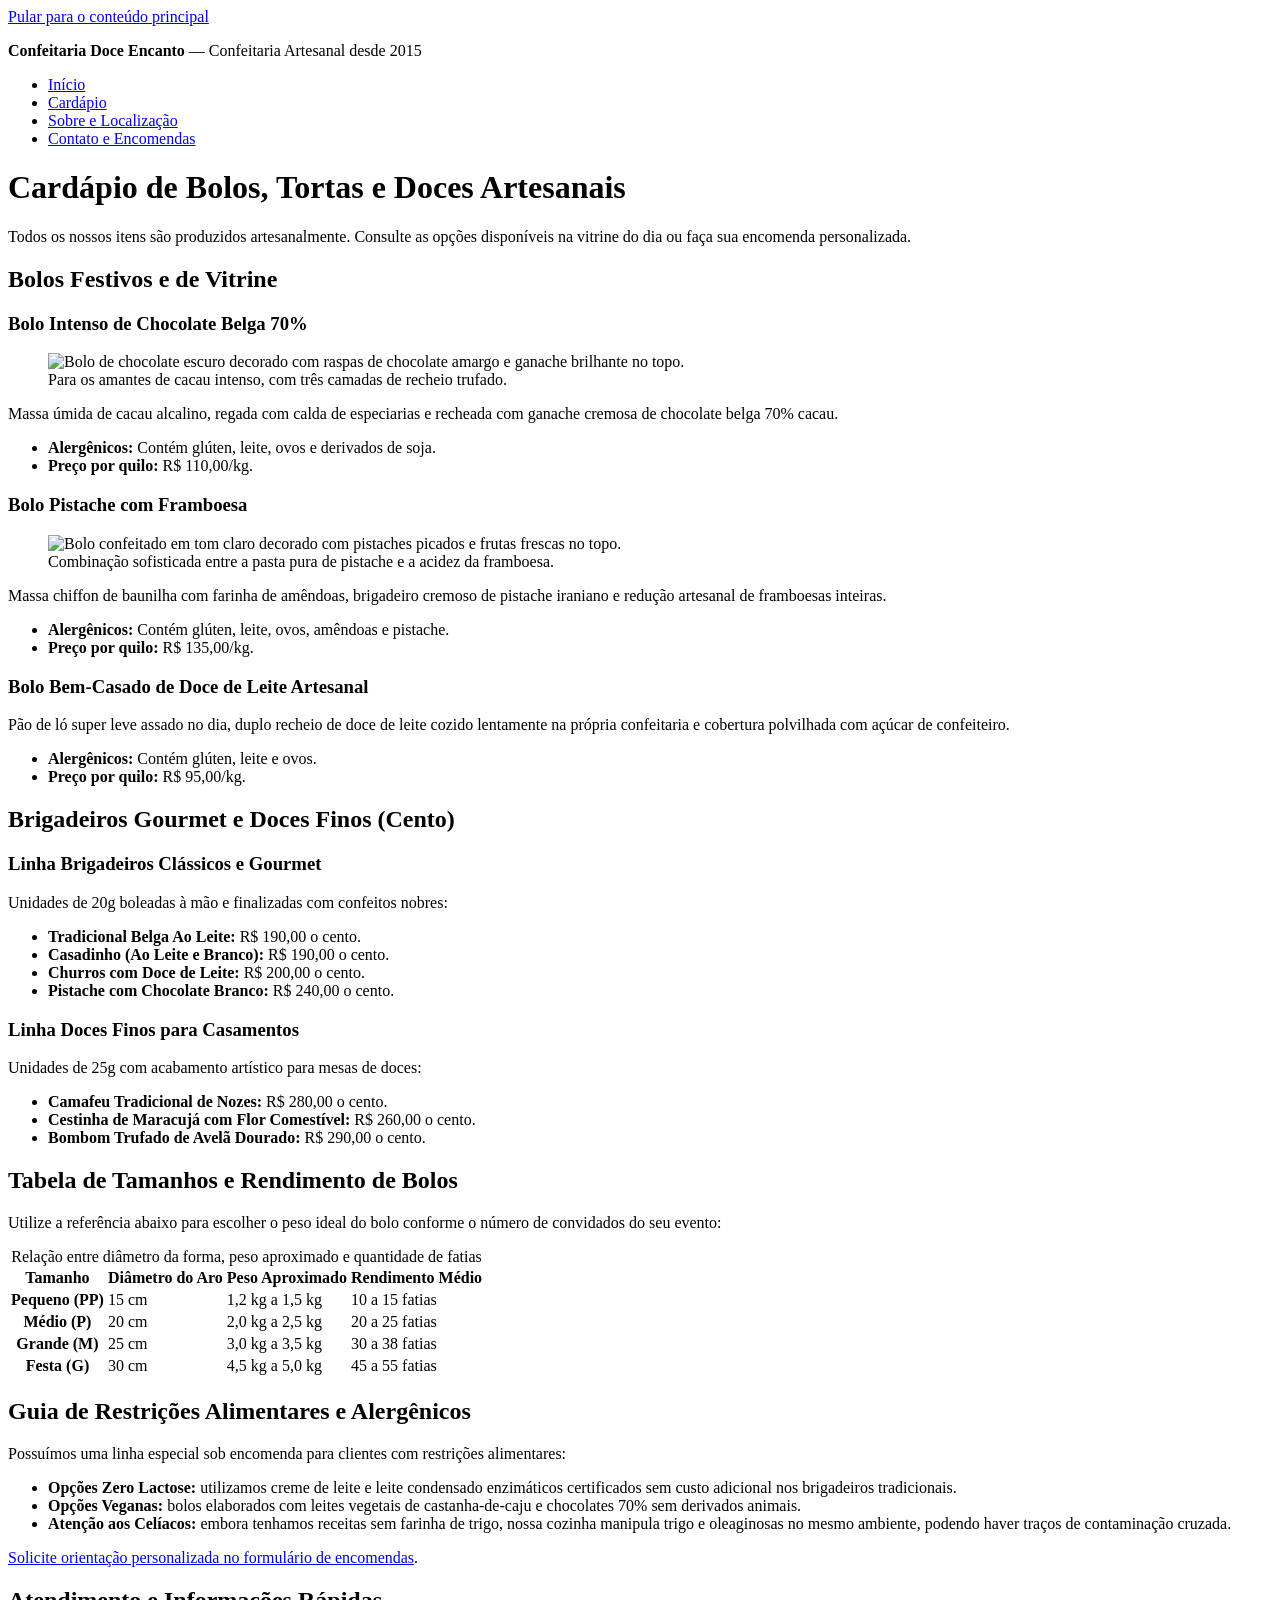
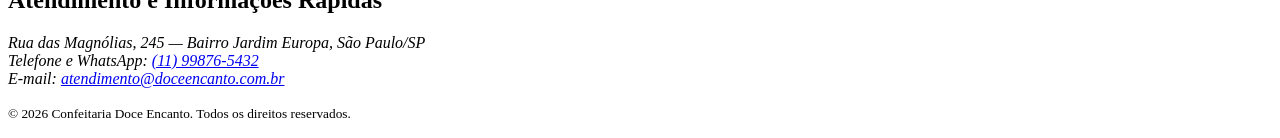
==== cardapio.html @ 537f81db "first commit" ====
<!DOCTYPE html>
<html lang="pt-BR">

<head>
    <meta charset="UTF-8">
    <meta name="viewport" content="width=device-width, initial-scale=1.0">
    <meta name="description"
        content="Confira o cardápio completo da Confeitaria Doce Encanto: bolos festivos, doces finos, brigadeiros gourmet e tabela de tamanhos.">
    <title>Cardápio | Confeitaria Doce Encanto</title>
</head>

<body>
    <a href="#conteudo-principal">Pular para o conteúdo principal</a>

    <header>
        <p><strong>Confeitaria Doce Encanto</strong> — Confeitaria Artesanal desde 2015</p>
        <nav aria-label="Navegação principal">
            <ul>
                <li><a href="index.html">Início</a></li>
                <li><a href="cardapio.html" aria-current="page">Cardápio</a></li>
                <li><a href="sobre.html">Sobre e Localização</a></li>
                <li><a href="contato.html">Contato e Encomendas</a></li>
            </ul>
        </nav>
    </header>

    <main id="conteudo-principal">
        <h1>Cardápio de Bolos, Tortas e Doces Artesanais</h1>
        <p>Todos os nossos itens são produzidos artesanalmente. Consulte as opções disponíveis na vitrine do dia ou faça
            sua encomenda personalizada.</p>

        <section aria-labelledby="categoria-bolos">
            <h2 id="categoria-bolos">Bolos Festivos e de Vitrine</h2>

            <article>
                <h3>Bolo Intenso de Chocolate Belga 70%</h3>
                <figure>
                    <img src="https://images.unsplash.com/photo-1606890737304-57a1ca8a5b62?auto=format&fit=crop&w=600&q=80"
                        alt="Bolo de chocolate escuro decorado com raspas de chocolate amargo e ganache brilhante no topo."
                        width="400" height="280">
                    <figcaption>Para os amantes de cacau intenso, com três camadas de recheio trufado.</figcaption>
                </figure>
                <p>Massa úmida de cacau alcalino, regada com calda de especiarias e recheada com ganache cremosa de
                    chocolate belga 70% cacau.</p>
                <ul>
                    <li><strong>Alergênicos:</strong> Contém glúten, leite, ovos e derivados de soja.</li>
                    <li><strong>Preço por quilo:</strong> R$ 110,00/kg.</li>
                </ul>
            </article>

            <article>
                <h3>Bolo Pistache com Framboesa</h3>
                <figure>
                    <img src="https://images.unsplash.com/photo-1535141192574-5d4897c12636?auto=format&fit=crop&w=600&q=80"
                        alt="Bolo confeitado em tom claro decorado com pistaches picados e frutas frescas no topo."
                        width="400" height="280">
                    <figcaption>Combinação sofisticada entre a pasta pura de pistache e a acidez da framboesa.
                    </figcaption>
                </figure>
                <p>Massa chiffon de baunilha com farinha de amêndoas, brigadeiro cremoso de pistache iraniano e redução
                    artesanal de framboesas inteiras.</p>
                <ul>
                    <li><strong>Alergênicos:</strong> Contém glúten, leite, ovos, amêndoas e pistache.</li>
                    <li><strong>Preço por quilo:</strong> R$ 135,00/kg.</li>
                </ul>
            </article>

            <article>
                <h3>Bolo Bem-Casado de Doce de Leite Artesanal</h3>
                <p>Pão de ló super leve assado no dia, duplo recheio de doce de leite cozido lentamente na própria
                    confeitaria e cobertura polvilhada com açúcar de confeiteiro.</p>
                <ul>
                    <li><strong>Alergênicos:</strong> Contém glúten, leite e ovos.</li>
                    <li><strong>Preço por quilo:</strong> R$ 95,00/kg.</li>
                </ul>
            </article>
        </section>

        <section aria-labelledby="categoria-doces">
            <h2 id="categoria-doces">Brigadeiros Gourmet e Doces Finos (Cento)</h2>

            <article>
                <h3>Linha Brigadeiros Clássicos e Gourmet</h3>
                <p>Unidades de 20g boleadas à mão e finalizadas com confeitos nobres:</p>
                <ul>
                    <li><strong>Tradicional Belga Ao Leite:</strong> R$ 190,00 o cento.</li>
                    <li><strong>Casadinho (Ao Leite e Branco):</strong> R$ 190,00 o cento.</li>
                    <li><strong>Churros com Doce de Leite:</strong> R$ 200,00 o cento.</li>
                    <li><strong>Pistache com Chocolate Branco:</strong> R$ 240,00 o cento.</li>
                </ul>
            </article>

            <article>
                <h3>Linha Doces Finos para Casamentos</h3>
                <p>Unidades de 25g com acabamento artístico para mesas de doces:</p>
                <ul>
                    <li><strong>Camafeu Tradicional de Nozes:</strong> R$ 280,00 o cento.</li>
                    <li><strong>Cestinha de Maracujá com Flor Comestível:</strong> R$ 260,00 o cento.</li>
                    <li><strong>Bombom Trufado de Avelã Dourado:</strong> R$ 290,00 o cento.</li>
                </ul>
            </article>
        </section>

        <section aria-labelledby="tabela-rendimento">
            <h2 id="tabela-rendimento">Tabela de Tamanhos e Rendimento de Bolos</h2>
            <p>Utilize a referência abaixo para escolher o peso ideal do bolo conforme o número de convidados do seu
                evento:</p>
            <table>
                <caption>Relação entre diâmetro da forma, peso aproximado e quantidade de fatias</caption>
                <thead>
                    <tr>
                        <th scope="col">Tamanho</th>
                        <th scope="col">Diâmetro do Aro</th>
                        <th scope="col">Peso Aproximado</th>
                        <th scope="col">Rendimento Médio</th>
                    </tr>
                </thead>
                <tbody>
                    <tr>
                        <th scope="row">Pequeno (PP)</th>
                        <td>15 cm</td>
                        <td>1,2 kg a 1,5 kg</td>
                        <td>10 a 15 fatias</td>
                    </tr>
                    <tr>
                        <th scope="row">Médio (P)</th>
                        <td>20 cm</td>
                        <td>2,0 kg a 2,5 kg</td>
                        <td>20 a 25 fatias</td>
                    </tr>
                    <tr>
                        <th scope="row">Grande (M)</th>
                        <td>25 cm</td>
                        <td>3,0 kg a 3,5 kg</td>
                        <td>30 a 38 fatias</td>
                    </tr>
                    <tr>
                        <th scope="row">Festa (G)</th>
                        <td>30 cm</td>
                        <td>4,5 kg a 5,0 kg</td>
                        <td>45 a 55 fatias</td>
                    </tr>
                </tbody>
            </table>
        </section>

        <aside aria-labelledby="titulo-restricoes">
            <h2 id="titulo-restricoes">Guia de Restrições Alimentares e Alergênicos</h2>
            <p>Possuímos uma linha especial sob encomenda para clientes com restrições alimentares:</p>
            <ul>
                <li><strong>Opções Zero Lactose:</strong> utilizamos creme de leite e leite condensado enzimáticos
                    certificados sem custo adicional nos brigadeiros tradicionais.</li>
                <li><strong>Opções Veganas:</strong> bolos elaborados com leites vegetais de castanha-de-caju e
                    chocolates 70% sem derivados animais.</li>
                <li><strong>Atenção aos Celíacos:</strong> embora tenhamos receitas sem farinha de trigo, nossa cozinha
                    manipula trigo e oleaginosas no mesmo ambiente, podendo haver traços de contaminação cruzada.</li>
            </ul>
            <p><a href="contato.html">Solicite orientação personalizada no formulário de encomendas</a>.</p>
        </aside>
    </main>

    <footer>
        <h2>Atendimento e Informações Rápidas</h2>
        <address>
            Rua das Magnólias, 245 — Bairro Jardim Europa, São Paulo/SP<br>
            Telefone e WhatsApp: <a href="tel:+5511998765432">(11) 99876-5432</a><br>
            E-mail: <a href="mailto:atendimento@doceencanto.com.br">atendimento@doceencanto.com.br</a>
        </address>
        <p><small>&copy; 2026 Confeitaria Doce Encanto. Todos os direitos reservados.</small></p>
    </footer>
</body>

</html>
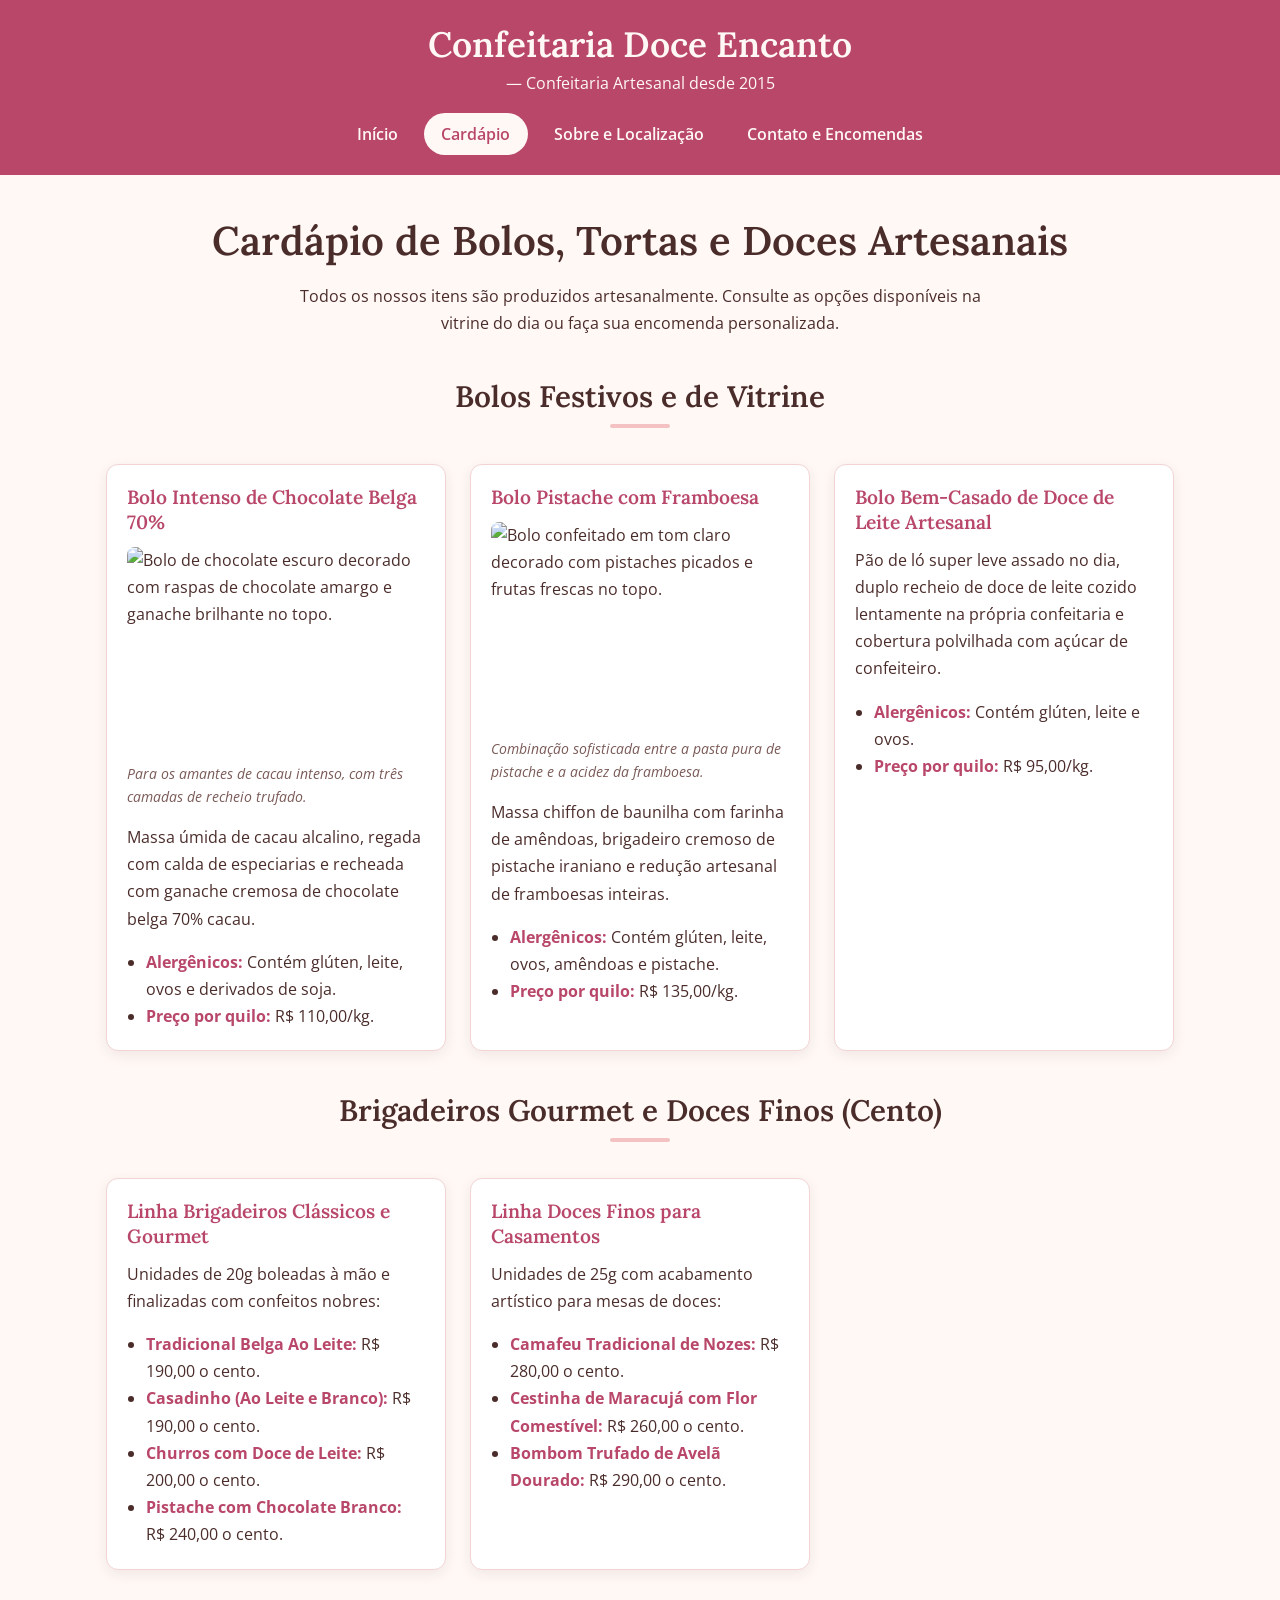
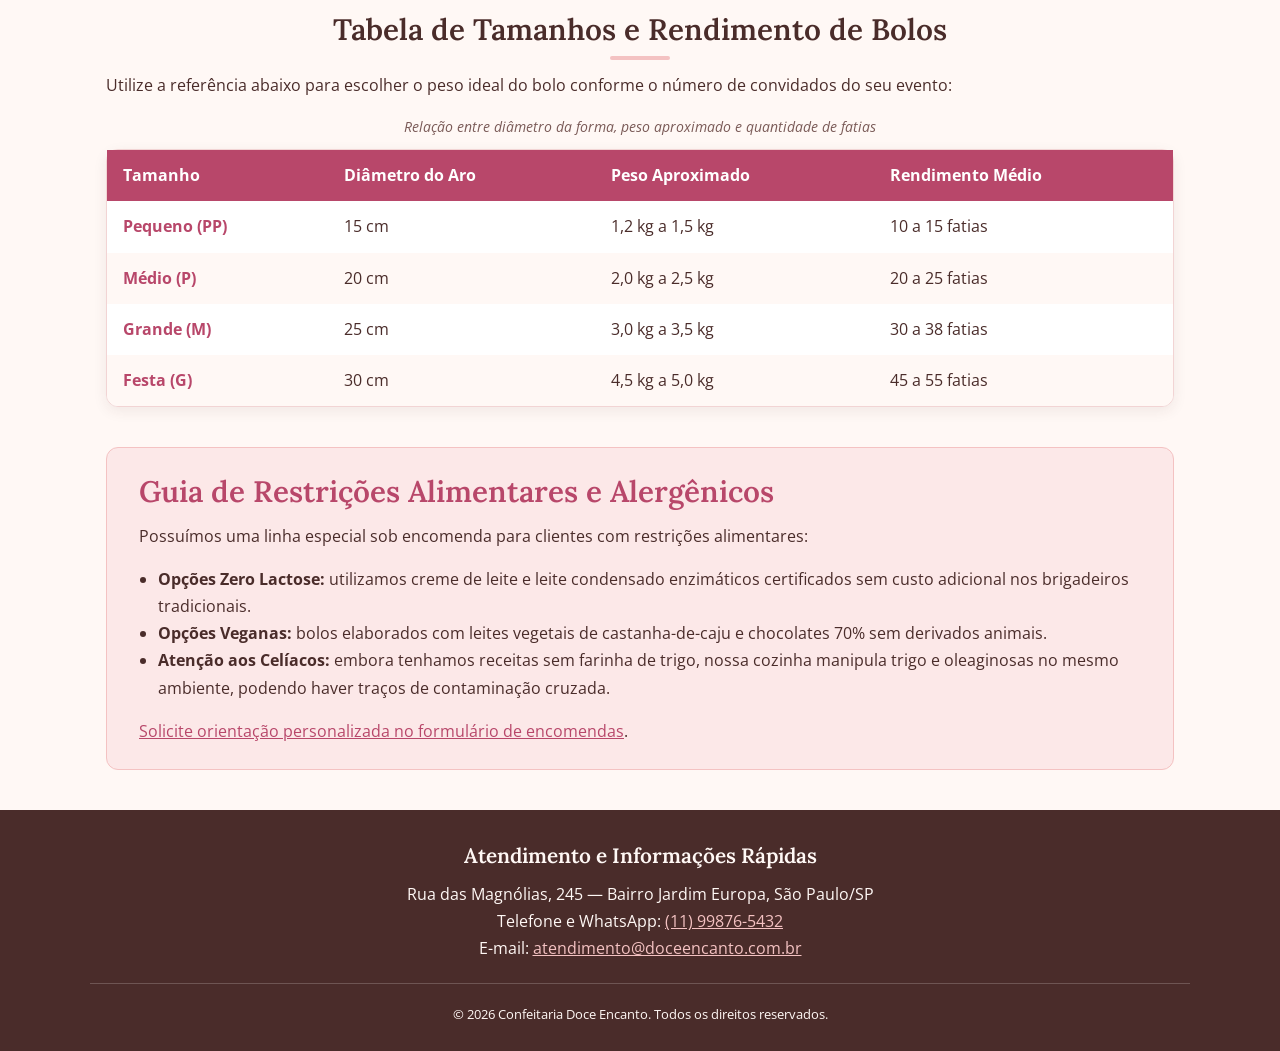
==== commit 559a5c41: "Adiciona frontend com css/style.css e liga a folha de estilos às páginas" ====
--- a/cardapio.html
+++ b/cardapio.html
@@ -7,6 +7,7 @@
     <meta name="description"
         content="Confira o cardápio completo da Confeitaria Doce Encanto: bolos festivos, doces finos, brigadeiros gourmet e tabela de tamanhos.">
     <title>Cardápio | Confeitaria Doce Encanto</title>
+    <link rel="stylesheet" href="css/style.css">
 </head>
 
 <body>
--- a/css/style.css
+++ b/css/style.css
@@ -0,0 +1,559 @@
+@import url("https://fonts.googleapis.com/css2?family=Lora:ital,wght@0,600;1,400&family=Open+Sans:wght@400;600&display=swap");
+
+/* ==========================================================================
+   Confeitaria Doce Encanto — folha de estilos única
+   Paleta A (Morango e creme) · Layout clássico centralizado
+   ========================================================================== */
+
+/* 1. TOKENS ---------------------------------------------------------------- */
+:root {
+    --cor-primaria: #B8476A;
+    --cor-primaria-escura: #963655;
+    --cor-rosa-claro: #F4C2C2;
+    --cor-rosa-suave: #FCE8E8;
+    --cor-creme: #FFF8F5;
+    --cor-branco: #FFFFFF;
+    --cor-texto: #4A2C2A;
+    --cor-texto-suave: #7A5A57;
+    --cor-borda: #F2D4D4;
+
+    --fonte-titulo: "Lora", Georgia, serif;
+    --fonte-texto: "Open Sans", Arial, sans-serif;
+
+    --raio-card: 12px;
+    --raio-campo: 8px;
+    --raio-pilula: 999px;
+    --sombra-card: 0 4px 14px rgba(74, 44, 42, 0.08);
+    --sombra-card-hover: 0 8px 22px rgba(74, 44, 42, 0.14);
+    --largura-max: 1100px;
+    --espaco: 1.5rem;
+}
+
+/* 2. BASE ------------------------------------------------------------------ */
+*,
+*::before,
+*::after {
+    box-sizing: border-box;
+}
+
+body {
+    margin: 0;
+    background: var(--cor-creme);
+    color: var(--cor-texto);
+    font-family: var(--fonte-texto);
+    font-weight: 400;
+    font-size: 1rem;
+    line-height: 1.7;
+}
+
+h1,
+h2,
+h3 {
+    font-family: var(--fonte-titulo);
+    font-weight: 600;
+    line-height: 1.3;
+    margin: 0 0 0.75rem;
+}
+
+h1 {
+    font-size: clamp(1.75rem, 4vw, 2.5rem);
+    text-align: center;
+    margin: 1.5rem 0 1rem;
+}
+
+h2 {
+    font-size: clamp(1.4rem, 3vw, 1.85rem);
+}
+
+h3 {
+    font-size: 1.2rem;
+}
+
+p {
+    margin: 0 0 1rem;
+}
+
+a {
+    color: var(--cor-primaria);
+}
+
+a:hover {
+    color: var(--cor-primaria-escura);
+}
+
+img {
+    max-width: 100%;
+    height: auto;
+}
+
+:focus-visible {
+    outline: 3px solid var(--cor-primaria);
+    outline-offset: 2px;
+}
+
+/* 3. LINK DE ACESSIBILIDADE ------------------------------------------------ */
+body > a:first-child {
+    position: absolute;
+    top: -100px;
+    left: 1rem;
+    z-index: 100;
+    background: var(--cor-branco);
+    color: var(--cor-primaria);
+    padding: 0.5rem 1rem;
+    border-radius: var(--raio-campo);
+    font-weight: 600;
+}
+
+body > a:first-child:focus {
+    top: 0.5rem;
+}
+
+/* 4. CABEÇALHO ------------------------------------------------------------- */
+header {
+    background: var(--cor-primaria);
+    color: var(--cor-creme);
+    text-align: center;
+    padding: 1.5rem 1rem 1.25rem;
+}
+
+header > p {
+    margin: 0 0 1rem;
+}
+
+header > p strong {
+    display: block;
+    font-family: var(--fonte-titulo);
+    font-weight: 600;
+    font-size: clamp(1.6rem, 4vw, 2.2rem);
+    line-height: 1.2;
+    margin-bottom: 0.25rem;
+}
+
+header nav ul {
+    list-style: none;
+    margin: 0;
+    padding: 0;
+    display: flex;
+    flex-wrap: wrap;
+    justify-content: center;
+    gap: 0.5rem;
+}
+
+header nav a {
+    display: inline-block;
+    padding: 0.45rem 1.1rem;
+    border-radius: var(--raio-pilula);
+    color: var(--cor-creme);
+    text-decoration: none;
+    font-weight: 600;
+    transition: background-color 0.2s;
+}
+
+header nav a:hover {
+    background: var(--cor-primaria-escura);
+    color: var(--cor-creme);
+}
+
+header nav a[aria-current="page"] {
+    background: var(--cor-creme);
+    color: var(--cor-primaria);
+}
+
+header :focus-visible {
+    outline-color: var(--cor-creme);
+}
+
+/* 5. ÁREA PRINCIPAL -------------------------------------------------------- */
+main {
+    max-width: var(--largura-max);
+    margin: 0 auto;
+    padding: 1rem 1rem 2.5rem;
+}
+
+main > section,
+main > aside {
+    margin-top: 2.5rem;
+}
+
+main > p {
+    text-align: center;
+    max-width: 720px;
+    margin-left: auto;
+    margin-right: auto;
+}
+
+main > section > h2 {
+    text-align: center;
+}
+
+main > section > h2::after {
+    content: "";
+    display: block;
+    width: 60px;
+    height: 4px;
+    margin: 0.5rem auto 0;
+    background: var(--cor-rosa-claro);
+    border-radius: var(--raio-pilula);
+}
+
+/* 6. BANNER DE BOAS-VINDAS ------------------------------------------------- */
+section[aria-labelledby="titulo-apresentacao"] {
+    background: var(--cor-rosa-claro);
+    border-radius: var(--raio-card);
+    padding: 2.5rem 1.5rem;
+    text-align: center;
+}
+
+section[aria-labelledby="titulo-apresentacao"] > p {
+    max-width: 720px;
+    margin-left: auto;
+    margin-right: auto;
+}
+
+section[aria-labelledby="titulo-apresentacao"] a {
+    display: inline-block;
+    margin: 0.25rem;
+    padding: 0.6rem 1.4rem;
+    border-radius: var(--raio-pilula);
+    background: var(--cor-primaria);
+    color: var(--cor-branco);
+    font-weight: 600;
+    text-decoration: none;
+    transition: background-color 0.2s;
+}
+
+section[aria-labelledby="titulo-apresentacao"] a:hover {
+    background: var(--cor-primaria-escura);
+    color: var(--cor-branco);
+}
+
+/* 7. GRADE DE CARDS -------------------------------------------------------- */
+main > section:has(> article) {
+    display: grid;
+    grid-template-columns: repeat(auto-fit, minmax(280px, 1fr));
+    gap: var(--espaco);
+}
+
+main > section:has(> article) > h2,
+main > section:has(> article) > p {
+    grid-column: 1 / -1;
+}
+
+/* 8. CARD ------------------------------------------------------------------ */
+article {
+    background: var(--cor-branco);
+    border: 1px solid var(--cor-borda);
+    border-radius: var(--raio-card);
+    box-shadow: var(--sombra-card);
+    padding: 1.25rem;
+    transition: transform 0.2s, box-shadow 0.2s;
+}
+
+article:hover {
+    transform: translateY(-3px);
+    box-shadow: var(--sombra-card-hover);
+}
+
+article h3 {
+    color: var(--cor-primaria);
+}
+
+article figure {
+    margin: 0 0 1rem;
+}
+
+article figure img {
+    display: block;
+    width: 100%;
+    height: auto;
+    aspect-ratio: 10 / 7;
+    object-fit: cover;
+    border-radius: var(--raio-campo);
+}
+
+figcaption,
+caption {
+    font-style: italic;
+    font-size: 0.85rem;
+    color: var(--cor-texto-suave);
+}
+
+figcaption {
+    margin-top: 0.4rem;
+}
+
+article strong {
+    color: var(--cor-primaria);
+}
+
+article ul {
+    margin: 0 0 1rem;
+    padding-left: 1.2rem;
+}
+
+article > :last-child {
+    margin-bottom: 0;
+}
+
+/* 9. DEPOIMENTOS ----------------------------------------------------------- */
+blockquote {
+    margin: 0 0 1rem;
+    padding: 0.25rem 0 0.25rem 1rem;
+    border-left: 4px solid var(--cor-rosa-claro);
+    font-family: var(--fonte-titulo);
+    font-style: italic;
+    font-size: 1.05rem;
+}
+
+blockquote p {
+    margin: 0;
+}
+
+cite {
+    font-weight: 600;
+    font-style: normal;
+}
+
+/* 10. CAIXA DE AVISO ------------------------------------------------------- */
+aside {
+    background: var(--cor-rosa-suave);
+    border: 1px solid var(--cor-rosa-claro);
+    border-radius: var(--raio-card);
+    padding: 1.5rem 2rem;
+}
+
+aside h2 {
+    color: var(--cor-primaria);
+}
+
+aside ul {
+    padding-left: 1.2rem;
+}
+
+aside > :last-child {
+    margin-bottom: 0;
+}
+
+/* 11. TABELA --------------------------------------------------------------- */
+table {
+    width: 100%;
+    border-collapse: separate;
+    border-spacing: 0;
+    background: var(--cor-branco);
+    border: 1px solid var(--cor-borda);
+    border-radius: var(--raio-card);
+    overflow: hidden;
+    box-shadow: var(--sombra-card);
+}
+
+caption {
+    caption-side: top;
+    text-align: center;
+    font-size: 0.9rem;
+    padding-bottom: 0.6rem;
+}
+
+th,
+td {
+    padding: 0.75rem 1rem;
+    text-align: left;
+}
+
+thead th {
+    background: var(--cor-primaria);
+    color: var(--cor-branco);
+}
+
+tbody tr:nth-child(even) {
+    background: var(--cor-creme);
+}
+
+tbody th {
+    color: var(--cor-primaria);
+}
+
+/* 12. LISTA DE HORÁRIOS ---------------------------------------------------- */
+dl {
+    margin: 0;
+}
+
+dt {
+    font-weight: 700;
+    margin-top: 0.75rem;
+}
+
+dt:first-child {
+    margin-top: 0;
+}
+
+dd {
+    margin: 0;
+    color: var(--cor-texto-suave);
+}
+
+address {
+    font-style: normal;
+}
+
+/* 13. FORMULÁRIO ----------------------------------------------------------- */
+form {
+    max-width: 760px;
+    margin: 0 auto;
+}
+
+fieldset {
+    background: var(--cor-branco);
+    border: 1px solid var(--cor-borda);
+    border-radius: var(--raio-card);
+    box-shadow: var(--sombra-card);
+    padding: 1.25rem 1.5rem;
+    margin: 0 0 var(--espaco);
+}
+
+legend {
+    background: var(--cor-primaria);
+    color: var(--cor-branco);
+    font-weight: 600;
+    padding: 0.3rem 1rem;
+    border-radius: var(--raio-pilula);
+}
+
+label {
+    font-weight: 600;
+}
+
+input[type="text"],
+input[type="email"],
+input[type="tel"],
+input[type="date"],
+input[type="number"],
+select,
+textarea {
+    width: 100%;
+    margin-top: 0.3rem;
+    padding: 0.6rem 0.8rem;
+    background: var(--cor-creme);
+    color: var(--cor-texto);
+    border: 1px solid var(--cor-borda);
+    border-radius: var(--raio-campo);
+    font-family: inherit;
+    font-size: 1rem;
+}
+
+textarea {
+    resize: vertical;
+}
+
+input:focus,
+select:focus,
+textarea:focus {
+    outline: none;
+    border-color: var(--cor-primaria);
+    box-shadow: 0 0 0 3px rgba(184, 71, 106, 0.25);
+}
+
+input[type="radio"],
+input[type="checkbox"] {
+    accent-color: var(--cor-primaria);
+}
+
+fieldset ul {
+    list-style: none;
+    padding: 0;
+    margin: 0 0 1rem;
+}
+
+label:has(+ input),
+input[type="radio"] + label,
+input[type="checkbox"] + label {
+    font-weight: 400;
+}
+
+button {
+    font-family: inherit;
+    font-size: 1rem;
+    font-weight: 600;
+    padding: 0.7rem 1.6rem;
+    border-radius: var(--raio-pilula);
+    border: 2px solid var(--cor-primaria);
+    cursor: pointer;
+    transition: background-color 0.2s, color 0.2s;
+}
+
+/* 14. BOTÕES --------------------------------------------------------------- */
+button[type="submit"] {
+    background: var(--cor-primaria);
+    color: var(--cor-branco);
+}
+
+button[type="submit"]:hover {
+    background: var(--cor-primaria-escura);
+    border-color: var(--cor-primaria-escura);
+}
+
+button[type="reset"] {
+    background: transparent;
+    color: var(--cor-primaria);
+}
+
+button[type="reset"]:hover {
+    background: var(--cor-rosa-suave);
+}
+
+/* 15. RODAPÉ --------------------------------------------------------------- */
+footer {
+    background: var(--cor-texto);
+    color: var(--cor-creme);
+    text-align: center;
+    padding: 2rem 1rem 1.5rem;
+}
+
+footer h2 {
+    font-size: 1.3rem;
+}
+
+footer a {
+    color: var(--cor-rosa-claro);
+}
+
+footer a:hover {
+    color: var(--cor-branco);
+}
+
+footer p {
+    margin: 1.25rem auto 0;
+    padding-top: 1rem;
+    max-width: var(--largura-max);
+    border-top: 1px solid rgba(255, 248, 245, 0.2);
+}
+
+/* 16. RESPONSIVO ----------------------------------------------------------- */
+@media (max-width: 600px) {
+    :root {
+        --espaco: 1rem;
+    }
+
+    header nav a {
+        padding: 0.35rem 0.8rem;
+        font-size: 0.9rem;
+    }
+
+    section[aria-labelledby="titulo-apresentacao"] {
+        padding: 1.5rem 1rem;
+    }
+
+    aside {
+        padding: 1.25rem 1rem;
+    }
+
+    th,
+    td {
+        padding: 0.5rem 0.6rem;
+        font-size: 0.85rem;
+    }
+
+    button {
+        width: 100%;
+        margin-bottom: 0.5rem;
+    }
+}
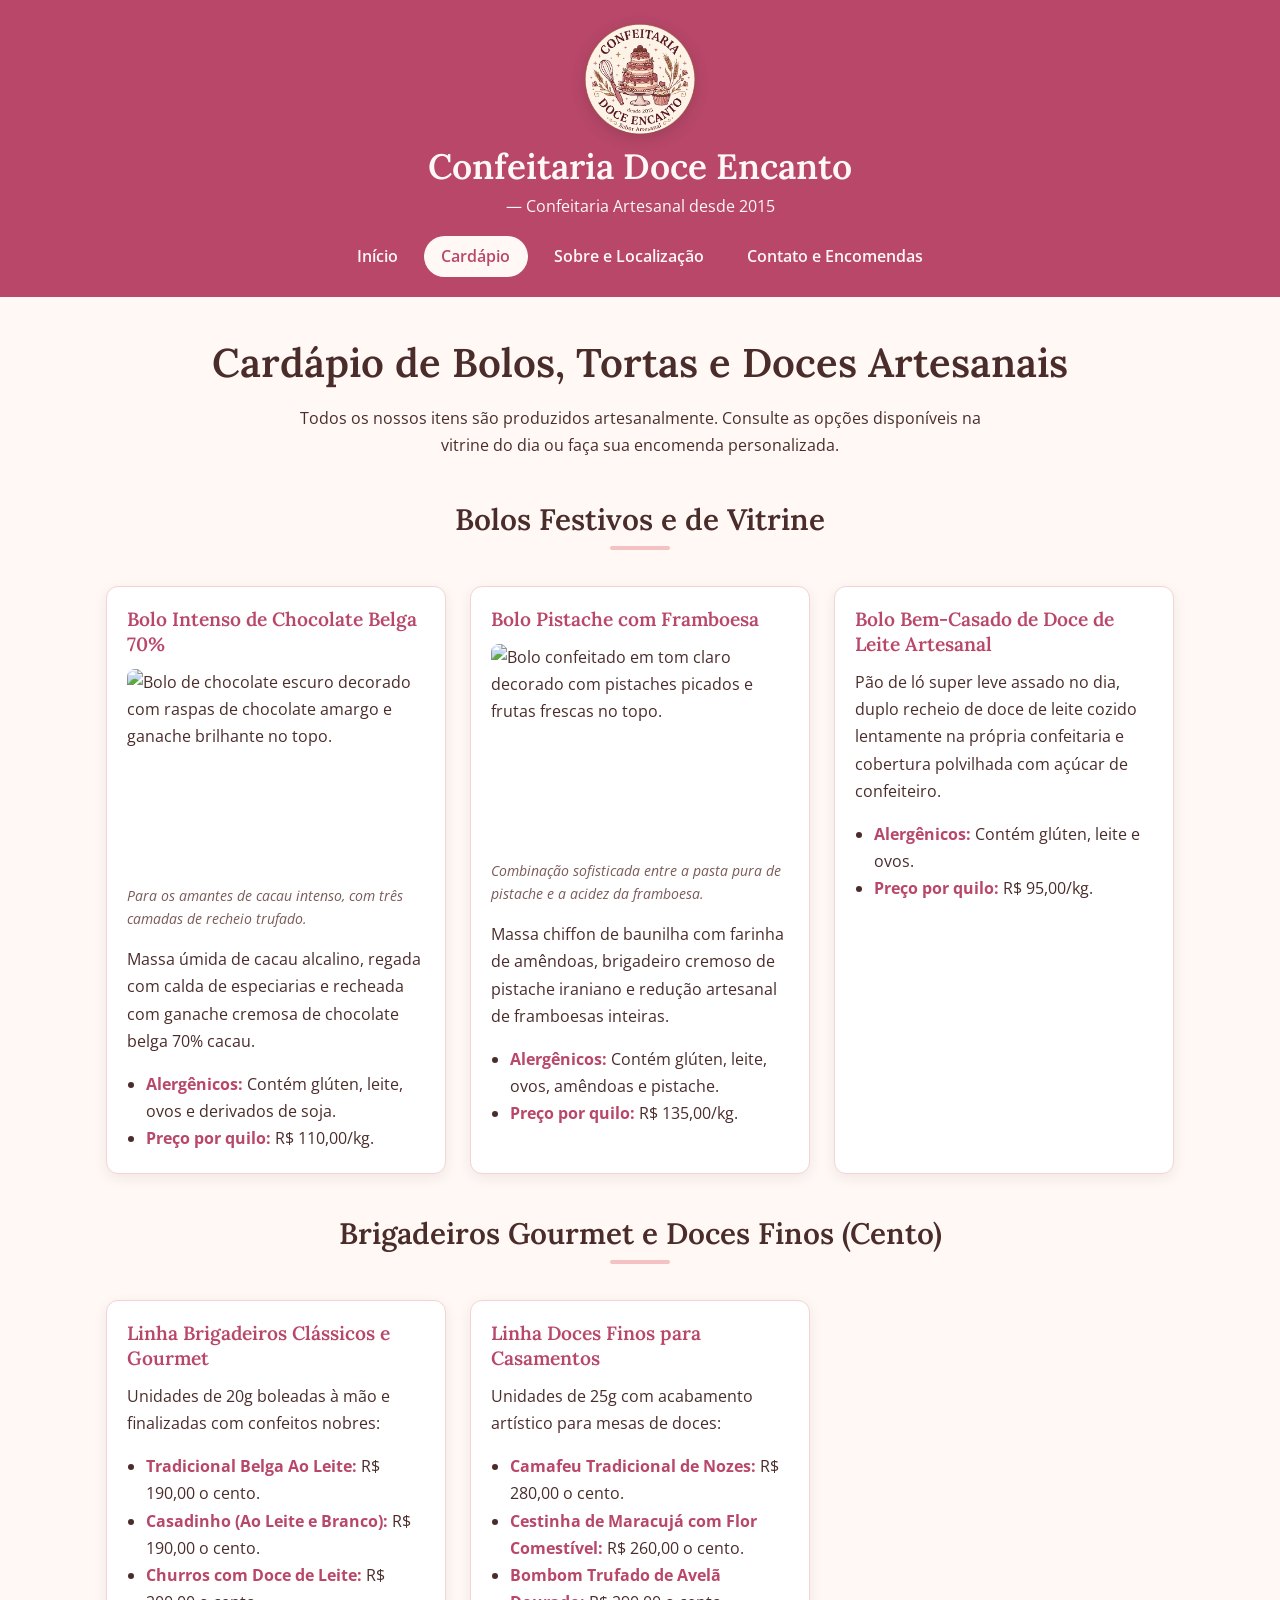
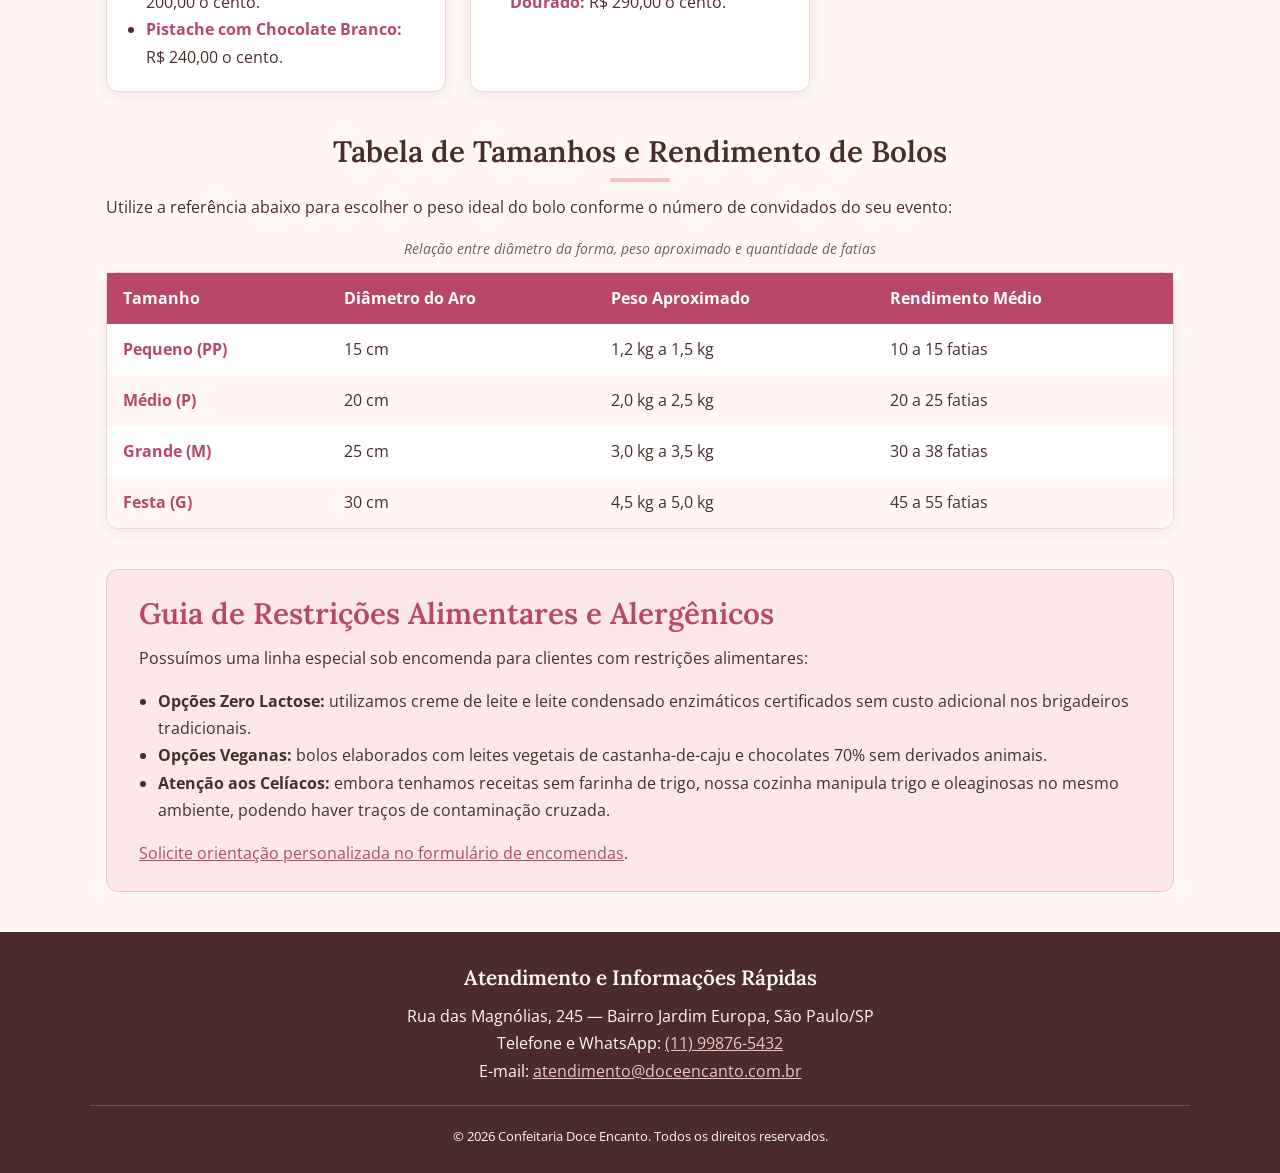
==== commit b0edd196: "Adiciona a logo da confeitaria ao cabeçalho de todas as páginas" ====
--- a/cardapio.html
+++ b/cardapio.html
@@ -14,7 +14,7 @@
     <a href="#conteudo-principal">Pular para o conteúdo principal</a>
 
     <header>
-        <p><strong>Confeitaria Doce Encanto</strong> — Confeitaria Artesanal desde 2015</p>
+        <p><img src="img/logo-doce-encanto.png" alt="Logo da Confeitaria Doce Encanto: bolo de três andares com batedor de claras e cupcake" width="386" height="387"><strong>Confeitaria Doce Encanto</strong> — Confeitaria Artesanal desde 2015</p>
         <nav aria-label="Navegação principal">
             <ul>
                 <li><a href="index.html">Início</a></li>
--- a/css/style.css
+++ b/css/style.css
@@ -118,6 +118,15 @@
 
 header > p {
     margin: 0 0 1rem;
+}
+
+header > p img {
+    display: block;
+    width: 110px;
+    height: auto;
+    margin: 0 auto 0.75rem;
+    border-radius: 50%;
+    box-shadow: 0 4px 14px rgba(74, 44, 42, 0.25);
 }
 
 header > p strong {
@@ -533,6 +542,10 @@
         --espaco: 1rem;
     }
 
+    header > p img {
+        width: 88px;
+    }
+
     header nav a {
         padding: 0.35rem 0.8rem;
         font-size: 0.9rem;
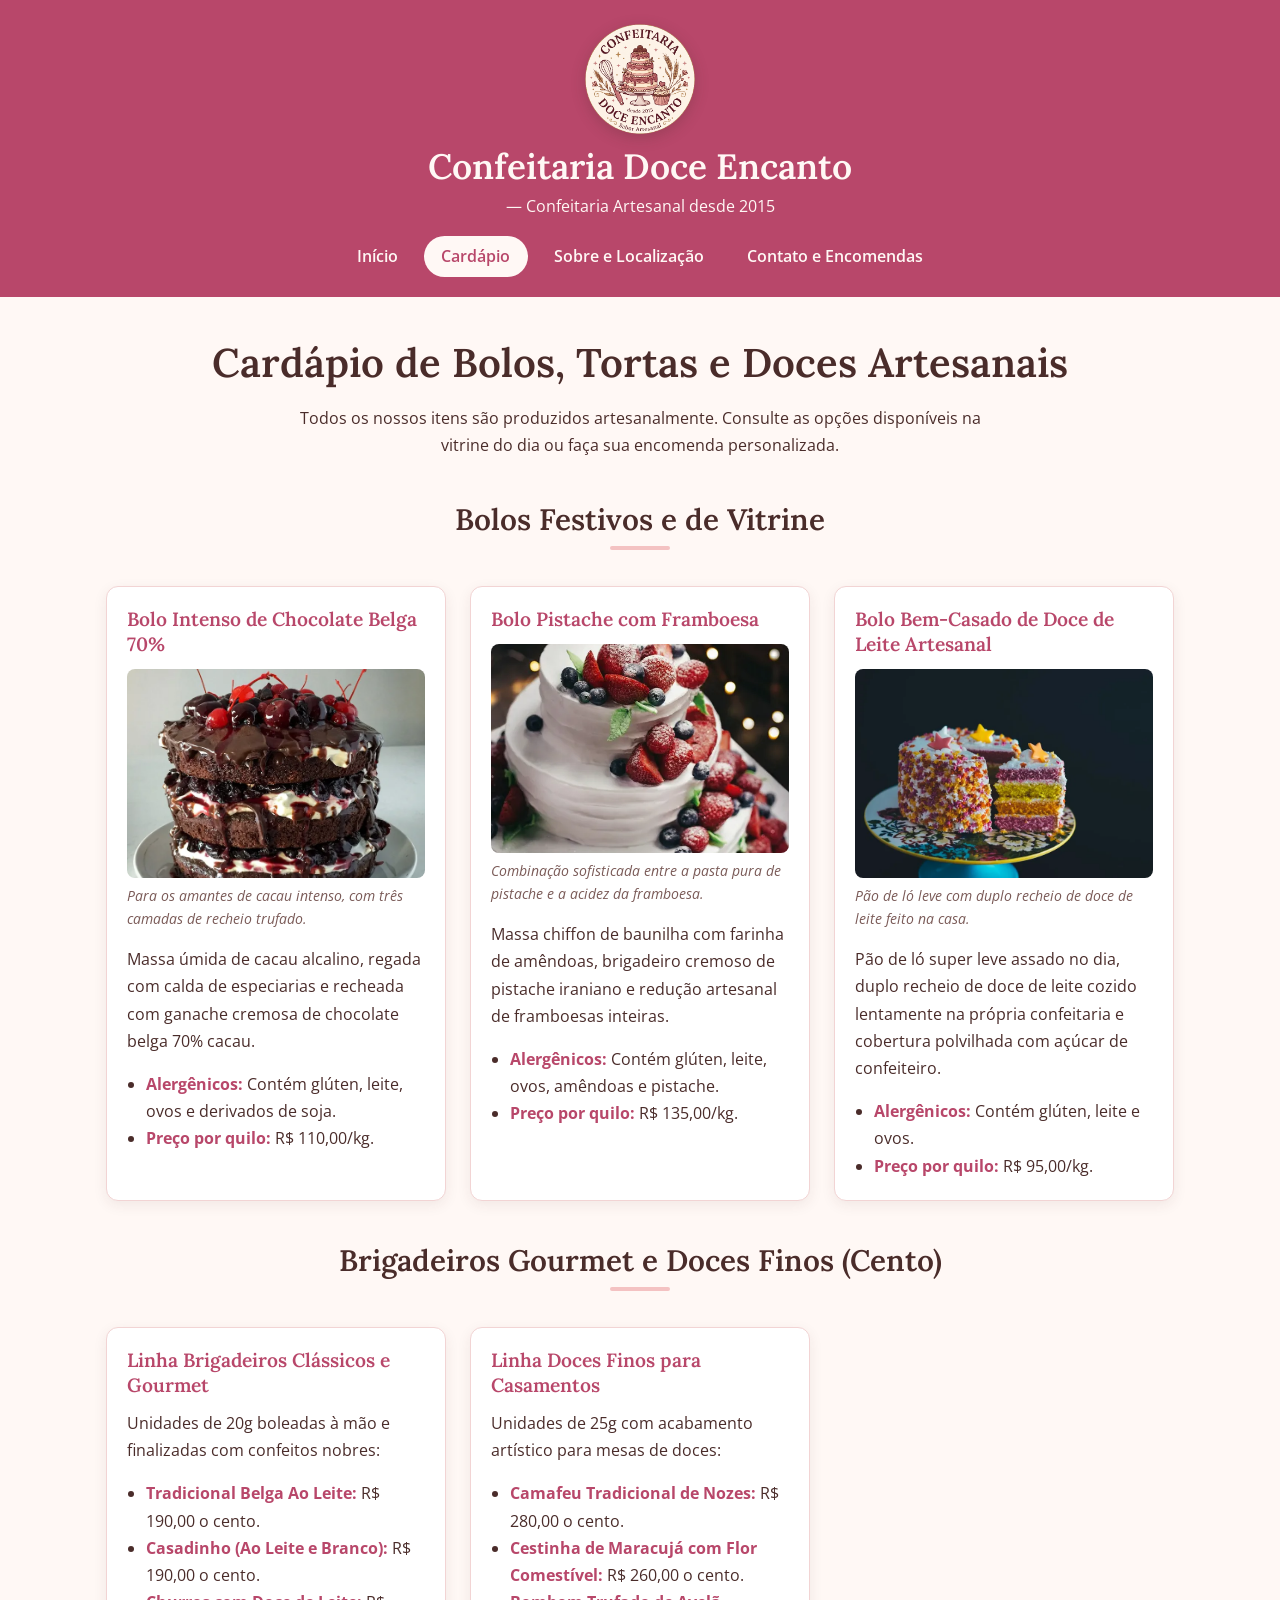
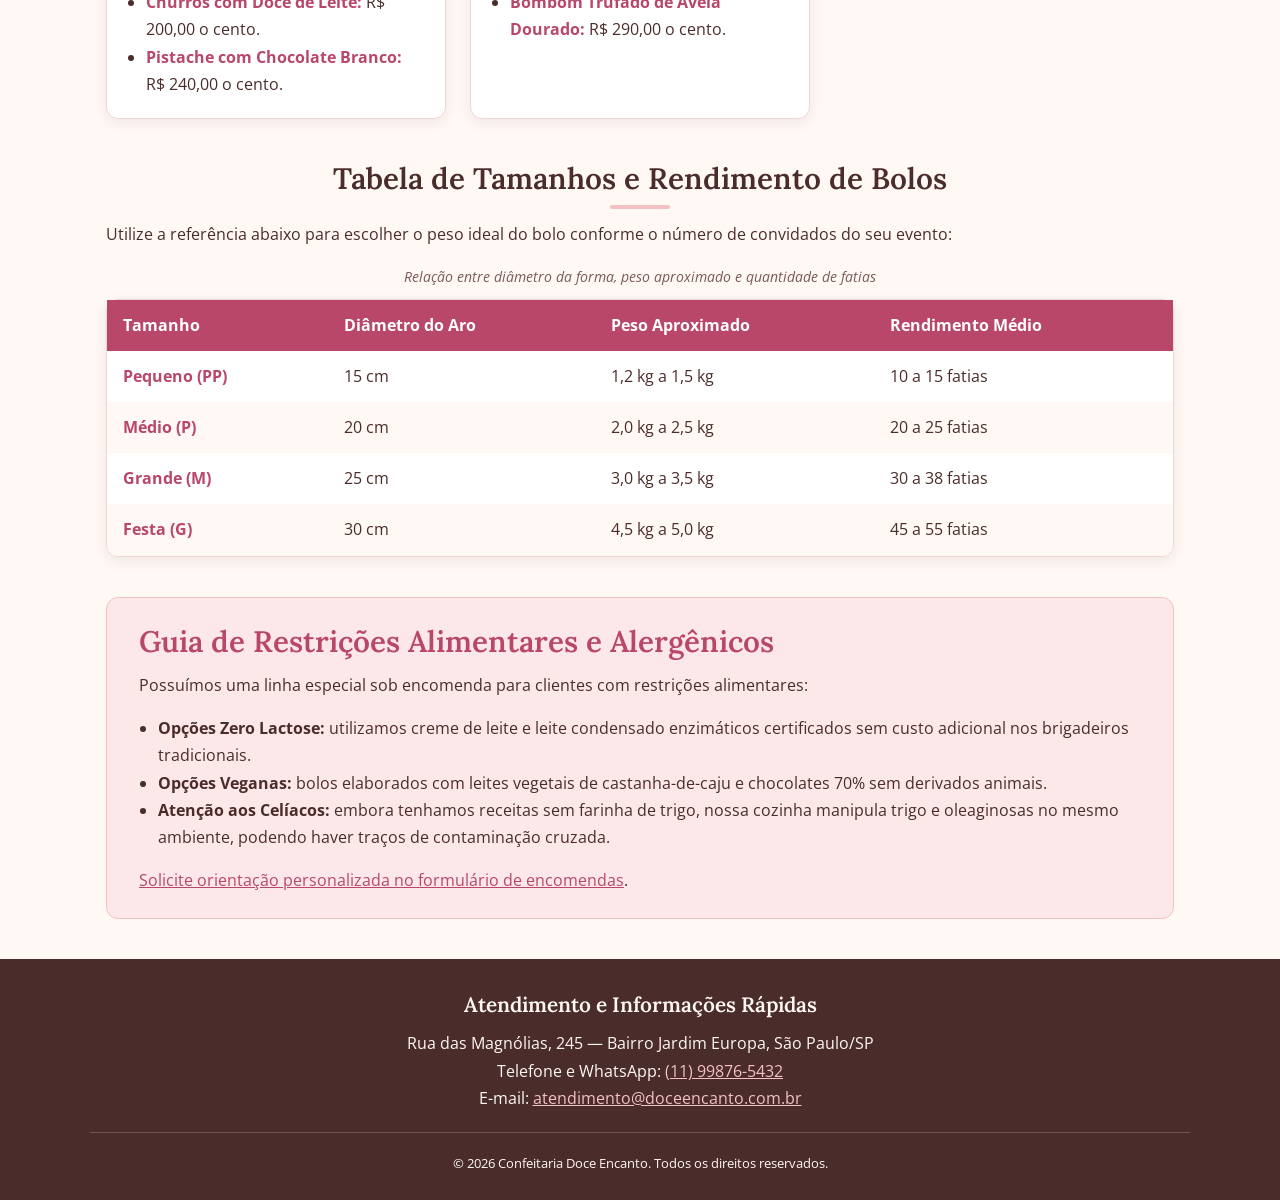
==== commit 70426dc9: "Adiciona imagens faltantes e passa a servir as fotos localmente em WebP Inclui figuras no Bolo Bem-C" ====
--- a/cardapio.html
+++ b/cardapio.html
@@ -36,7 +36,7 @@
             <article>
                 <h3>Bolo Intenso de Chocolate Belga 70%</h3>
                 <figure>
-                    <img src="https://images.unsplash.com/photo-1606890737304-57a1ca8a5b62?auto=format&fit=crop&w=600&q=80"
+                    <img src="img/bolo-chocolate.webp"
                         alt="Bolo de chocolate escuro decorado com raspas de chocolate amargo e ganache brilhante no topo."
                         width="400" height="280">
                     <figcaption>Para os amantes de cacau intenso, com três camadas de recheio trufado.</figcaption>
@@ -52,7 +52,7 @@
             <article>
                 <h3>Bolo Pistache com Framboesa</h3>
                 <figure>
-                    <img src="https://images.unsplash.com/photo-1535141192574-5d4897c12636?auto=format&fit=crop&w=600&q=80"
+                    <img src="img/bolo-pistache-framboesa.webp"
                         alt="Bolo confeitado em tom claro decorado com pistaches picados e frutas frescas no topo."
                         width="400" height="280">
                     <figcaption>Combinação sofisticada entre a pasta pura de pistache e a acidez da framboesa.
@@ -68,6 +68,12 @@
 
             <article>
                 <h3>Bolo Bem-Casado de Doce de Leite Artesanal</h3>
+                <figure>
+                    <img src="img/bolo-bem-casado.webp"
+                        alt="Fatia de bolo artesanal em camadas de pão de ló e recheio cremoso sobre uma boleira decorada."
+                        width="400" height="280">
+                    <figcaption>Pão de ló leve com duplo recheio de doce de leite feito na casa.</figcaption>
+                </figure>
                 <p>Pão de ló super leve assado no dia, duplo recheio de doce de leite cozido lentamente na própria
                     confeitaria e cobertura polvilhada com açúcar de confeiteiro.</p>
                 <ul>
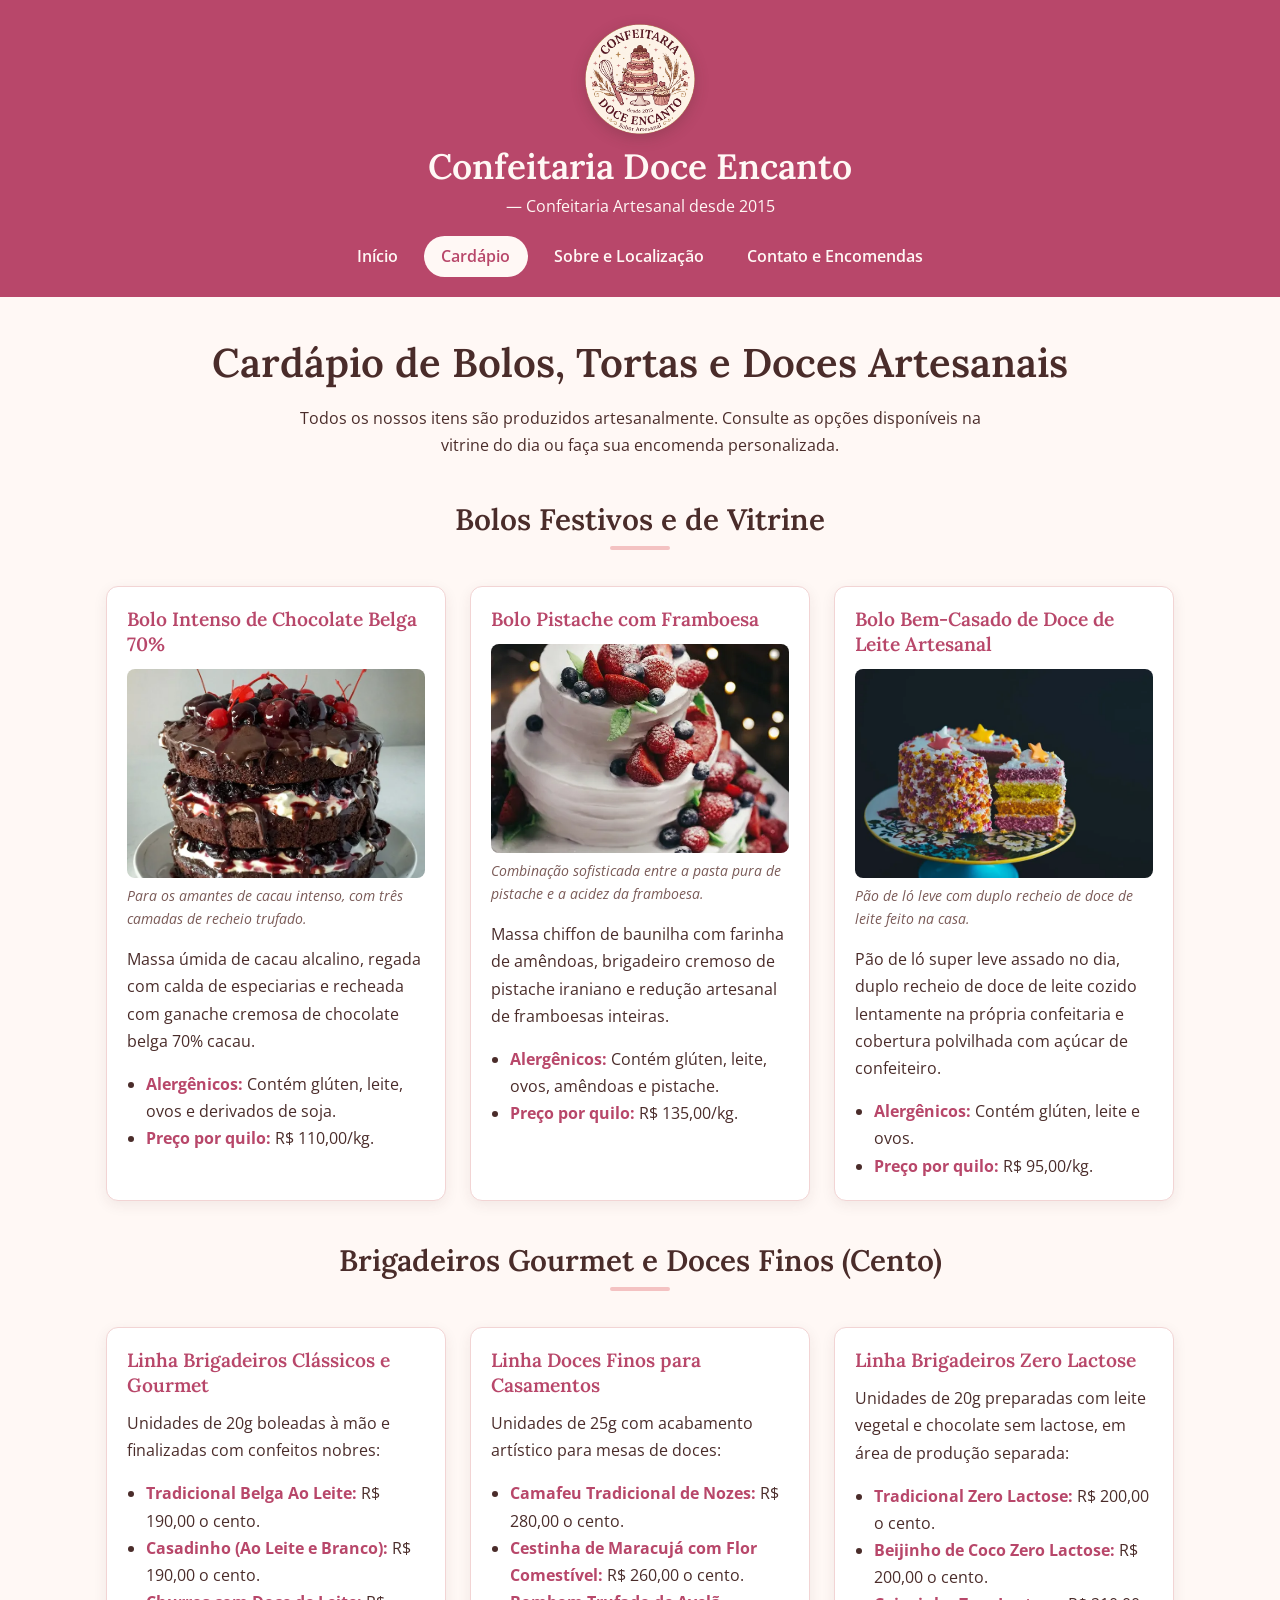
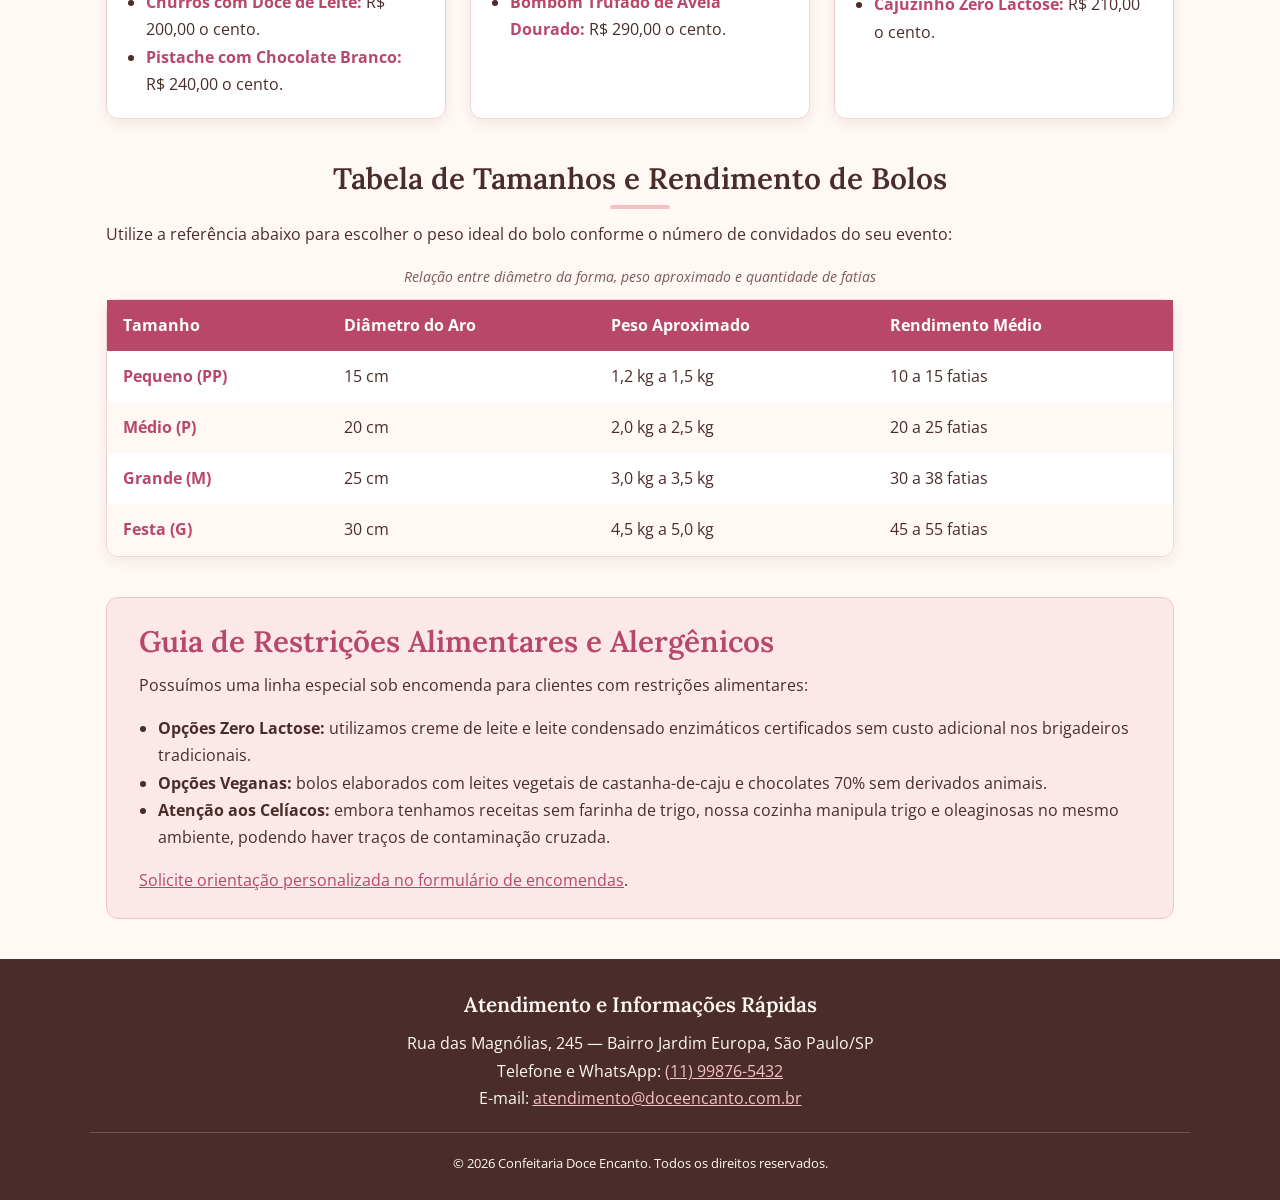
==== commit 8cad30d2: "Equilibra as seções de cards com um terceiro card e atualiza os prints Adiciona um card nas seções q" ====
--- a/cardapio.html
+++ b/cardapio.html
@@ -106,6 +106,16 @@
                     <li><strong>Bombom Trufado de Avelã Dourado:</strong> R$ 290,00 o cento.</li>
                 </ul>
             </article>
+
+            <article>
+                <h3>Linha Brigadeiros Zero Lactose</h3>
+                <p>Unidades de 20g preparadas com leite vegetal e chocolate sem lactose, em área de produção separada:</p>
+                <ul>
+                    <li><strong>Tradicional Zero Lactose:</strong> R$ 200,00 o cento.</li>
+                    <li><strong>Beijinho de Coco Zero Lactose:</strong> R$ 200,00 o cento.</li>
+                    <li><strong>Cajuzinho Zero Lactose:</strong> R$ 210,00 o cento.</li>
+                </ul>
+            </article>
         </section>
 
         <section aria-labelledby="tabela-rendimento">
